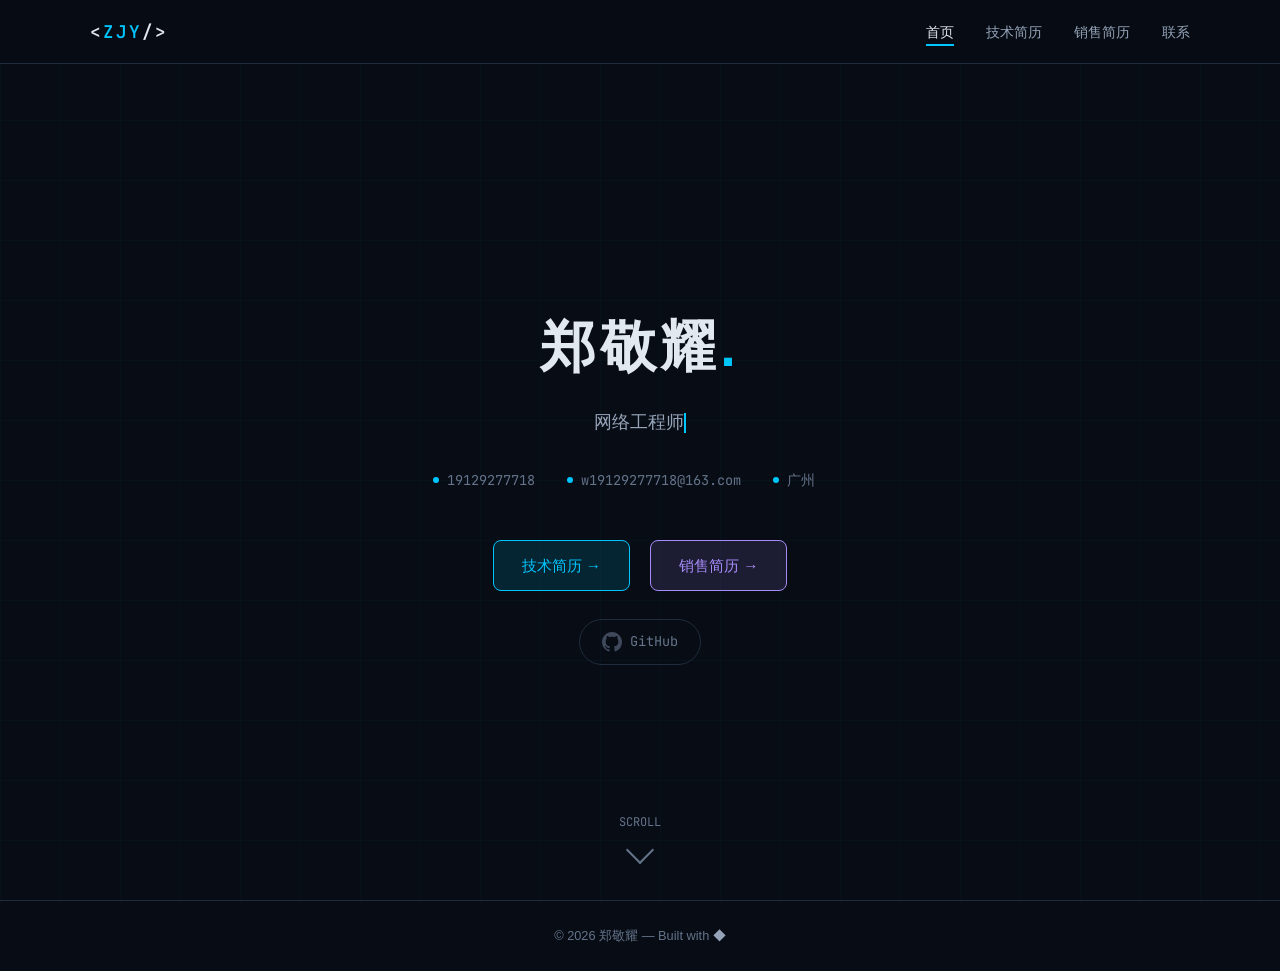
==== index.html @ b4996f06 "美化首页 GitHub 链接样式，改用 SVG 图标 + 胶囊按钮设计" ====
<!doctype html>
<html lang="zh-CN">
<head>
  <meta charset="utf-8">
  <meta name="viewport" content="width=device-width, initial-scale=1.0">
  <title>郑敬耀 — 个人主页</title>
  <link rel="stylesheet" href="/assets/css/style.css">
  <link rel="preload" href="https://fonts.googleapis.com/css2?family=JetBrains+Mono:wght@400;600;700&display=swap" as="style" onload="this.onload=null;this.rel='stylesheet'">
</head>
<body>
<nav class="nav">
  <div class="nav-inner">
    <a href="/" class="nav-brand">&lt;<span>ZJY</span>/&gt;</a>
    <button class="nav-toggle" aria-label="菜单"><span></span><span></span><span></span></button>
    <ul class="nav-links">
      <li><a href="/" class="active">首页</a></li>
      <li><a href="/tech.html">技术简历</a></li>
      <li><a href="/sales.html">销售简历</a></li>
      <li><a href="/contact.html">联系</a></li>
    </ul>
  </div>
</nav>

<main>
  <section class="hero">
    <h1 class="hero-name fade-up">郑敬耀<span class="dot">.</span></h1>
    <p class="hero-tagline fade-up">
      <span id="typewriter" data-words='["网络工程师","IT技术销售","Linux运维","Web前端开发"]'></span><span class="cursor"></span>
    </p>
    <div class="hero-info fade-up">
      <span class="hero-info-item"><span class="icon-dot"></span>19129277718</span>
      <span class="hero-info-item"><span class="icon-dot"></span>w19129277718@163.com</span>
      <span class="hero-info-item"><span class="icon-dot"></span>广州</span><cd></cd>
      
    </div>
    <div class="hero-actions fade-up">
      <a href="/tech.html" class="btn btn-tech">技术简历 →</a>
      <a href="/sales.html" class="btn btn-sales">销售简历 →</a>
    </div>
    <a href="https://github.com/z71271" target="_blank" class="github-link" rel="noopener">
      <svg width="20" height="20" viewBox="0 0 24 24" fill="currentColor"><path d="M12 0C5.37 0 0 5.37 0 12c0 5.31 3.435 9.795 8.205 11.385.6.105.825-.255.825-.57 0-.285-.015-1.23-.015-2.235-3.015.555-3.795-.735-4.035-1.41-.135-.345-.72-1.41-1.23-1.695-.42-.225-1.02-.78-.015-.795.945-.015 1.62.87 1.845 1.23 1.08 1.815 2.805 1.305 3.495.99.105-.78.42-1.305.765-1.605-2.67-.3-5.46-1.335-5.46-5.925 0-1.305.465-2.385 1.23-3.225-.12-.3-.54-1.53.12-3.18 0 0 1.005-.315 3.3 1.23.96-.27 1.98-.405 3-.405s2.04.135 3 .405c2.295-1.56 3.3-1.23 3.3-1.23.66 1.65.24 2.88.12 3.18.765.84 1.23 1.905 1.23 3.225 0 4.605-2.805 5.625-5.475 5.925.435.375.81 1.095.81 2.22 0 1.605-.015 2.895-.015 3.3 0 .315.225.69.825.57A12.02 12.02 0 0024 12c0-6.63-5.37-12-12-12z"/></svg>
      GitHub
    </a>
    <div class="hero-scroll">
      <span>SCROLL</span>
      <div class="hero-scroll-arrow"></div>
    </div>
  </section>
</main>

<footer class="footer">
  <div class="container">
    &copy; 2026 郑敬耀 &mdash; Built with <a href="/admin/login.html">◆</a>
  </div>
</footer>

<script src="/assets/js/main.js"></script>
</body>
</html>
---- assets/css/style.css ----
/* ============================================================
   极简暗色科技风 — 全局样式
   ============================================================ */

:root {
  --bg-primary: #080c14;
  --bg-secondary: #0f1520;
  --bg-card: #111827;
  --bg-card-hover: #1a2332;
  --border: #1e2d3d;
  --border-glow: #00c6ff33;
  --text-primary: #e2e8f0;
  --text-secondary: #94a3b8;
  --text-muted: #64748b;
  --accent-tech: #00c6ff;
  --accent-tech-dim: #00c6ff22;
  --accent-sales: #a78bfa;
  --accent-sales-dim: #a78bfa22;
  --radius: 8px;
  --radius-lg: 12px;
  --transition: 0.25s ease;
  --nav-height: 64px;
  --font-mono: 'JetBrains Mono', 'Fira Code', 'Courier New', monospace;
  --font-sans: -apple-system, 'PingFang SC', 'Microsoft YaHei', 'Noto Sans SC', sans-serif;
}

* { margin: 0; padding: 0; box-sizing: border-box; }

html {
  scroll-behavior: smooth;
  font-size: 16px;
}

body {
  background: var(--bg-primary);
  color: var(--text-primary);
  font-family: var(--font-sans);
  line-height: 1.7;
  min-height: 100vh;
  -webkit-font-smoothing: antialiased;
}

/* 网格背景 */
body::before {
  content: '';
  position: fixed;
  inset: 0;
  background-image:
    linear-gradient(rgba(0,198,255,0.03) 1px, transparent 1px),
    linear-gradient(90deg, rgba(0,198,255,0.03) 1px, transparent 1px);
  background-size: 60px 60px;
  pointer-events: none;
  z-index: 0;
}

/* ============================================================
   导航栏
   ============================================================ */

.nav {
  position: fixed;
  top: 0;
  left: 0;
  right: 0;
  z-index: 100;
  height: var(--nav-height);
  background: rgba(8,12,20,0.85);
  backdrop-filter: blur(12px);
  border-bottom: 1px solid var(--border);
  display: flex;
  align-items: center;
  padding: 0 24px;
}

.nav-inner {
  max-width: 1100px;
  width: 100%;
  margin: 0 auto;
  display: flex;
  align-items: center;
  justify-content: space-between;
}

.nav-brand {
  font-family: var(--font-mono);
  font-size: 1.1rem;
  font-weight: 600;
  color: var(--text-primary);
  text-decoration: none;
  letter-spacing: 2px;
}

.nav-brand span { color: var(--accent-tech); }

.nav-links {
  display: flex;
  gap: 32px;
  list-style: none;
}

.nav-links a {
  color: var(--text-secondary);
  text-decoration: none;
  font-size: 0.9rem;
  transition: color var(--transition);
  position: relative;
  padding: 4px 0;
}

.nav-links a::after {
  content: '';
  position: absolute;
  bottom: -2px;
  left: 0;
  width: 0;
  height: 2px;
  background: var(--accent-tech);
  transition: width var(--transition);
}

.nav-links a:hover,
.nav-links a.active { color: var(--text-primary); }

.nav-links a:hover::after,
.nav-links a.active::after { width: 100%; }

/* 销售页导航高亮色 */
body.sales-page .nav-links a::after { background: var(--accent-sales); }
body.sales-page .nav-links a:hover,
body.sales-page .nav-links a.active { color: var(--accent-sales); }

.nav-toggle {
  display: none;
  background: none;
  border: none;
  cursor: pointer;
  padding: 8px;
  flex-direction: column;
  gap: 5px;
}

.nav-toggle span {
  display: block;
  width: 24px;
  height: 2px;
  background: var(--text-primary);
  transition: var(--transition);
}

/* ============================================================
   容器 & 布局
   ============================================================ */

.container {
  max-width: 1100px;
  margin: 0 auto;
  padding: 0 24px;
}

.section {
  padding: 80px 0;
}

.section-header {
  margin-bottom: 48px;
}

.section-tag {
  font-family: var(--font-mono);
  font-size: 0.75rem;
  color: var(--accent-tech);
  text-transform: uppercase;
  letter-spacing: 3px;
  margin-bottom: 8px;
}

body.sales-page .section-tag { color: var(--accent-sales); }

.section-title {
  font-size: 2rem;
  font-weight: 700;
  color: var(--text-primary);
  margin-bottom: 8px;
}

.section-line {
  width: 60px;
  height: 3px;
  background: var(--accent-tech);
  border-radius: 2px;
}

body.sales-page .section-line { background: var(--accent-sales); }

/* ============================================================
   卡片
   ============================================================ */

.card {
  background: var(--bg-card);
  border: 1px solid var(--border);
  border-radius: var(--radius-lg);
  padding: 28px;
  transition: all var(--transition);
}

.card:hover {
  background: var(--bg-card-hover);
  border-color: var(--border-glow);
  box-shadow: 0 0 30px rgba(0,198,255,0.06);
  transform: translateY(-2px);
}

body.sales-page .card:hover {
  border-color: var(--accent-sales-dim);
  box-shadow: 0 0 30px rgba(167,139,250,0.06);
}

.card-grid { display: grid; gap: 20px; }
.card-grid-2 { grid-template-columns: repeat(2, 1fr); }
.card-grid-3 { grid-template-columns: repeat(3, 1fr); }
.card-grid-4 { grid-template-columns: repeat(4, 1fr); }

/* ============================================================
   按钮
   ============================================================ */

.btn {
  display: inline-flex;
  align-items: center;
  gap: 8px;
  padding: 12px 28px;
  border-radius: var(--radius);
  font-size: 0.95rem;
  font-weight: 500;
  text-decoration: none;
  cursor: pointer;
  border: 1px solid transparent;
  transition: all var(--transition);
  font-family: var(--font-sans);
}

.btn-tech {
  background: var(--accent-tech-dim);
  border-color: var(--accent-tech);
  color: var(--accent-tech);
}

.btn-tech:hover {
  background: var(--accent-tech);
  color: #080c14;
  box-shadow: 0 0 25px rgba(0,198,255,0.3);
}

.btn-sales {
  background: var(--accent-sales-dim);
  border-color: var(--accent-sales);
  color: var(--accent-sales);
}

.btn-sales:hover {
  background: var(--accent-sales);
  color: #080c14;
  box-shadow: 0 0 25px rgba(167,139,250,0.3);
}

.btn-submit {
  background: var(--accent-tech);
  color: #080c14;
  border: none;
  font-weight: 600;
}

.btn-submit:hover {
  box-shadow: 0 0 25px rgba(0,198,255,0.35);
  transform: translateY(-1px);
}

/* ============================================================
   时间线
   ============================================================ */

.timeline {
  position: relative;
  padding-left: 32px;
}

.timeline::before {
  content: '';
  position: absolute;
  left: 11px;
  top: 4px;
  bottom: 4px;
  width: 2px;
  background: var(--border);
}

.timeline-item {
  position: relative;
  margin-bottom: 32px;
}

.timeline-item::before {
  content: '';
  position: absolute;
  left: -25px;
  top: 6px;
  width: 10px;
  height: 10px;
  border-radius: 50%;
  background: var(--accent-tech);
  border: 2px solid var(--bg-primary);
  box-shadow: 0 0 8px rgba(0,198,255,0.4);
}

body.sales-page .timeline-item::before { background: var(--accent-sales); box-shadow: 0 0 8px rgba(167,139,250,0.4); }

.timeline-date {
  font-family: var(--font-mono);
  font-size: 0.8rem;
  color: var(--accent-tech);
  margin-bottom: 4px;
}

body.sales-page .timeline-date { color: var(--accent-sales); }

.timeline-title {
  font-size: 1.1rem;
  font-weight: 600;
  margin-bottom: 4px;
}

.timeline-subtitle {
  font-size: 0.9rem;
  color: var(--text-secondary);
  margin-bottom: 8px;
}

/* ============================================================
   技能条
   ============================================================ */

.skill-item {
  margin-bottom: 20px;
}

.skill-header {
  display: flex;
  justify-content: space-between;
  margin-bottom: 6px;
  font-size: 0.9rem;
}

.skill-name { font-weight: 500; }
.skill-pct { font-family: var(--font-mono); color: var(--accent-tech); }

.skill-bar {
  height: 6px;
  background: var(--border);
  border-radius: 3px;
  overflow: hidden;
}

.skill-fill {
  height: 100%;
  border-radius: 3px;
  background: linear-gradient(90deg, var(--accent-tech), #00e5ff);
  transition: width 1.2s ease;
  width: 0;
}

body.sales-page .skill-fill { background: linear-gradient(90deg, var(--accent-sales), #c4b5fd); }

.skill-detail {
  font-size: 0.82rem;
  color: var(--text-muted);
  margin-top: 4px;
}

/* ============================================================
   统计数字卡片
   ============================================================ */

.stat-card {
  text-align: center;
  padding: 24px 16px;
}

.stat-number {
  font-family: var(--font-mono);
  font-size: 2.2rem;
  font-weight: 700;
  color: var(--accent-tech);
  line-height: 1.2;
}

body.sales-page .stat-number { color: var(--accent-sales); }

.stat-label {
  font-size: 0.85rem;
  color: var(--text-secondary);
  margin-top: 6px;
}

/* ============================================================
   图标列表
   ============================================================ */

.icon-list {
  list-style: none;
}

.icon-list li {
  position: relative;
  padding-left: 24px;
  margin-bottom: 10px;
  color: var(--text-secondary);
  font-size: 0.92rem;
}

.icon-list li::before {
  content: '▸';
  position: absolute;
  left: 0;
  color: var(--accent-tech);
  font-size: 0.7rem;
  top: 2px;
}

body.sales-page .icon-list li::before { color: var(--accent-sales); }

/* ============================================================
   联系页专用
   ============================================================ */

.contact-card {
  display: flex;
  align-items: flex-start;
  gap: 16px;
  padding: 24px;
}

.contact-icon {
  width: 44px;
  height: 44px;
  border-radius: var(--radius);
  background: var(--accent-tech-dim);
  border: 1px solid rgba(0,198,255,0.2);
  display: flex;
  align-items: center;
  justify-content: center;
  flex-shrink: 0;
  font-size: 1.2rem;
}

.contact-label {
  font-size: 0.8rem;
  color: var(--text-muted);
  margin-bottom: 2px;
}

.contact-value {
  font-size: 1.05rem;
  color: var(--text-primary);
  font-weight: 500;
}

.contact-value a {
  color: var(--accent-tech);
  text-decoration: none;
}

/* 表单 */
.form-group {
  margin-bottom: 20px;
}

.form-label {
  display: block;
  font-size: 0.85rem;
  color: var(--text-secondary);
  margin-bottom: 6px;
}

.form-input,
.form-textarea {
  width: 100%;
  padding: 12px 16px;
  background: var(--bg-secondary);
  border: 1px solid var(--border);
  border-radius: var(--radius);
  color: var(--text-primary);
  font-family: var(--font-sans);
  font-size: 0.95rem;
  transition: border-color var(--transition);
  resize: vertical;
}

.form-input:focus,
.form-textarea:focus {
  outline: none;
  border-color: var(--accent-tech);
  box-shadow: 0 0 12px rgba(0,198,255,0.1);
}

.form-textarea { min-height: 120px; }

/* ============================================================
   首页特有
   ============================================================ */

.hero {
  display: flex;
  flex-direction: column;
  align-items: center;
  justify-content: center;
  min-height: 100vh;
  text-align: center;
  padding-top: var(--nav-height);
}

.hero-name {
  font-size: 3.5rem;
  font-weight: 800;
  letter-spacing: 4px;
  margin-bottom: 12px;
}

.hero-name .dot {
  color: var(--accent-tech);
}

.hero-tagline {
  font-family: var(--font-mono);
  font-size: 1.1rem;
  color: var(--text-secondary);
  min-height: 1.5em;
  margin-bottom: 32px;
}

.hero-tagline .cursor {
  display: inline-block;
  width: 2px;
  height: 1.1em;
  background: var(--accent-tech);
  vertical-align: text-bottom;
  animation: blink 1s step-end infinite;
}

@keyframes blink {
  0%, 100% { opacity: 1; }
  50% { opacity: 0; }
}

.hero-info {
  display: flex;
  gap: 32px;
  margin-bottom: 48px;
  flex-wrap: wrap;
  justify-content: center;
}

.hero-info-item {
  font-family: var(--font-mono);
  font-size: 0.85rem;
  color: var(--text-muted);
  display: flex;
  align-items: center;
  gap: 8px;
}

.hero-info-item .icon-dot {
  width: 6px;
  height: 6px;
  border-radius: 50%;
  background: var(--accent-tech);
}

.hero-actions {
  display: flex;
  gap: 20px;
  flex-wrap: wrap;
  justify-content: center;
}

/* GitHub 链接 */
.github-link {
  display: inline-flex;
  align-items: center;
  gap: 8px;
  margin-top: 28px;
  padding: 10px 22px;
  border: 1px solid var(--border);
  border-radius: 24px;
  color: var(--text-muted);
  font-family: var(--font-mono);
  font-size: 0.85rem;
  text-decoration: none;
  transition: all var(--transition);
}

.github-link:hover {
  color: #f0f6fc;
  border-color: #30363d;
  background: rgba(48,54,61,0.3);
  box-shadow: 0 0 20px rgba(255,255,255,0.05);
  transform: translateY(-1px);
}

.github-link svg {
  transition: fill var(--transition);
  opacity: 0.6;
}

.github-link:hover svg {
  opacity: 1;
}

.hero-scroll {
  position: absolute;
  bottom: 40px;
  left: 50%;
  transform: translateX(-50%);
  display: flex;
  flex-direction: column;
  align-items: center;
  gap: 8px;
  color: var(--text-muted);
  font-size: 0.75rem;
  font-family: var(--font-mono);
  animation: float 2.5s ease-in-out infinite;
}

.hero-scroll-arrow {
  width: 20px;
  height: 20px;
  border-right: 2px solid var(--text-muted);
  border-bottom: 2px solid var(--text-muted);
  transform: rotate(45deg);
}

@keyframes float {
  0%, 100% { transform: translateX(-50%) translateY(0); }
  50% { transform: translateX(-50%) translateY(-8px); }
}

/* ============================================================
   页脚
   ============================================================ */

.footer {
  border-top: 1px solid var(--border);
  padding: 24px 0;
  text-align: center;
  font-size: 0.8rem;
  color: var(--text-muted);
}

.footer a {
  color: var(--text-secondary);
  text-decoration: none;
}

/* ============================================================
   动画
   ============================================================ */

.fade-up {
  opacity: 0;
  transform: translateY(30px);
  transition: opacity 0.6s ease, transform 0.6s ease;
}

.fade-up.visible {
  opacity: 1;
  transform: translateY(0);
}

/* ============================================================
   管理员页面
   ============================================================ */

.admin-body {
  display: flex;
  align-items: center;
  justify-content: center;
  min-height: 100vh;
}

.login-box {
  width: 100%;
  max-width: 400px;
  padding: 40px;
}

.login-box h2 {
  text-align: center;
  margin-bottom: 32px;
  font-size: 1.5rem;
}

.login-error {
  color: #f87171;
  font-size: 0.85rem;
  text-align: center;
  margin-top: 12px;
  display: none;
}

.dashboard-wrap {
  padding-top: calc(var(--nav-height) + 32px);
}

.dashboard-header {
  display: flex;
  justify-content: space-between;
  align-items: center;
  margin-bottom: 32px;
}

.dashboard-tabs {
  display: flex;
  gap: 8px;
  margin-bottom: 28px;
  flex-wrap: wrap;
}

.dashboard-tab {
  padding: 8px 20px;
  border-radius: var(--radius);
  font-size: 0.85rem;
  cursor: pointer;
  border: 1px solid var(--border);
  background: transparent;
  color: var(--text-secondary);
  transition: all var(--transition);
  font-family: var(--font-sans);
}

.dashboard-tab.active,
.dashboard-tab:hover {
  border-color: var(--accent-tech);
  color: var(--accent-tech);
  background: var(--accent-tech-dim);
}

.dashboard-content {
  background: var(--bg-card);
  border: 1px solid var(--border);
  border-radius: var(--radius-lg);
  padding: 28px;
}

.admin-field {
  margin-bottom: 18px;
}

.admin-field label {
  display: block;
  font-size: 0.82rem;
  color: var(--text-secondary);
  margin-bottom: 4px;
  font-weight: 500;
}

.admin-field input,
.admin-field textarea {
  width: 100%;
  padding: 10px 14px;
  background: var(--bg-secondary);
  border: 1px solid var(--border);
  border-radius: var(--radius);
  color: var(--text-primary);
  font-family: var(--font-sans);
  font-size: 0.92rem;
  resize: vertical;
}

.admin-field textarea { min-height: 80px; }

.admin-field input:focus,
.admin-field textarea:focus {
  outline: none;
  border-color: var(--accent-tech);
}

.toast {
  position: fixed;
  bottom: 32px;
  right: 32px;
  background: #059669;
  color: #fff;
  padding: 12px 24px;
  border-radius: var(--radius);
  font-size: 0.9rem;
  opacity: 0;
  transform: translateY(10px);
  transition: all 0.3s ease;
  pointer-events: none;
  z-index: 200;
}

.toast.show { opacity: 1; transform: translateY(0); }
.toast.error { background: #dc2626; }

/* ============================================================
   个人照片
   ============================================================ */

.summary-wrapper {
  display: flex;
  gap: 28px;
  align-items: flex-start;
}

.profile-photo {
  width: 140px;
  height: 140px;
  border-radius: 50%;
  object-fit: cover;
  border: 2px solid var(--border);
  box-shadow: 0 0 20px rgba(0,198,255,0.15);
  flex-shrink: 0;
}

body.sales-page .profile-photo {
  box-shadow: 0 0 20px rgba(167,139,250,0.15);
  border-color: var(--accent-sales-dim);
}

@media (max-width: 768px) {
  .summary-wrapper {
    flex-direction: column;
    align-items: center;
    text-align: center;
  }
  .profile-photo {
    width: 110px;
    height: 110px;
  }
}

/* ============================================================
   响应式
   ============================================================ */

@media (max-width: 768px) {
  html { font-size: 15px; }

  .nav-links {
    display: none;
    position: fixed;
    top: var(--nav-height);
    left: 0;
    right: 0;
    background: rgba(8,12,20,0.95);
    backdrop-filter: blur(12px);
    border-bottom: 1px solid var(--border);
    flex-direction: column;
    padding: 20px 24px;
    gap: 16px;
  }

  .nav-links.open { display: flex; }

  .nav-toggle { display: flex; }

  .hero-name { font-size: 2.4rem; }

  .card-grid-2,
  .card-grid-3,
  .card-grid-4 { grid-template-columns: 1fr; }

  .hero-info { gap: 16px; }

  .hero-actions { flex-direction: column; align-items: center; }

  .section { padding: 48px 0; }

  .timeline { padding-left: 24px; }

  .dashboard-tabs { flex-direction: column; }

  .dashboard-tab { text-align: center; }

  .contact-card { flex-direction: column; align-items: flex-start; }
}
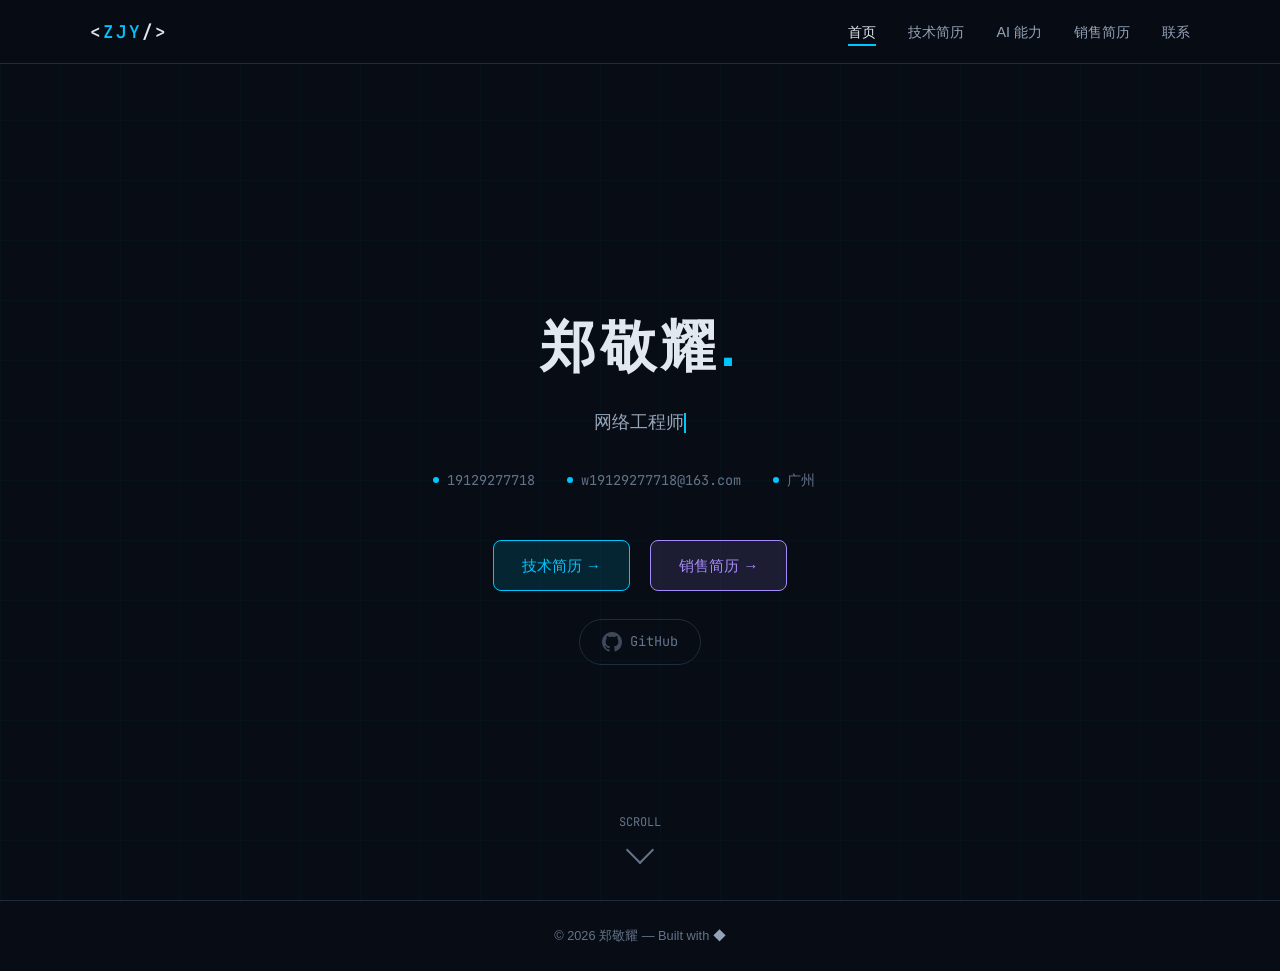
==== commit b52bd85d: "新增AI能力页面、更新全站导航栏、首页加入AI标签 - 新建 ai.html（AI 能力展示页，沿用 terminal/暗色风格） - 新建 assets/data/ai.json（工具链、架构、技能" ====
--- a/index.html
+++ b/index.html
@@ -15,6 +15,7 @@
     <ul class="nav-links">
       <li><a href="/" class="active">首页</a></li>
       <li><a href="/tech.html">技术简历</a></li>
+      <li><a href="/ai.html">AI 能力</a></li>
       <li><a href="/sales.html">销售简历</a></li>
       <li><a href="/contact.html">联系</a></li>
     </ul>
@@ -25,7 +26,7 @@
   <section class="hero">
     <h1 class="hero-name fade-up">郑敬耀<span class="dot">.</span></h1>
     <p class="hero-tagline fade-up">
-      <span id="typewriter" data-words='["网络工程师","IT技术销售","Linux运维","Web前端开发"]'></span><span class="cursor"></span>
+      <span id="typewriter" data-words='["网络工程师","IT技术销售","Linux运维","Web前端开发","AI应用开发","本地AI部署"]'></span><span class="cursor"></span>
     </p>
     <div class="hero-info fade-up">
       <span class="hero-info-item"><span class="icon-dot"></span>19129277718</span>
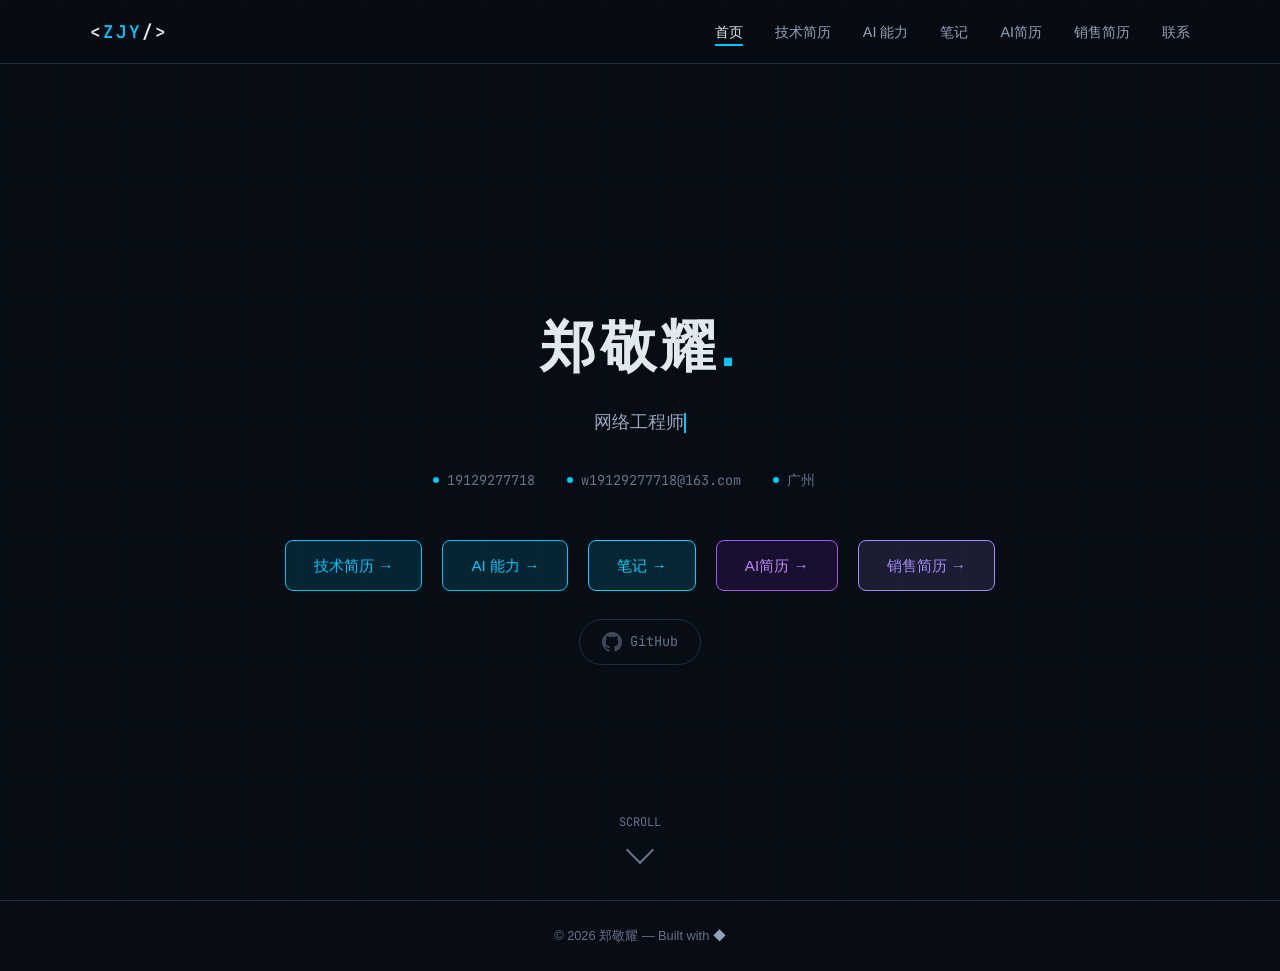
==== commit 862fb054: "新增笔记系统、AI简历页、全站导航更新 【新增】 - notes.html：笔记展示页面（列表 + 单篇Markdown渲染，?post=参数切换） - notes/dockerfile-guide." ====
--- a/index.html
+++ b/index.html
@@ -16,6 +16,8 @@
       <li><a href="/" class="active">首页</a></li>
       <li><a href="/tech.html">技术简历</a></li>
       <li><a href="/ai.html">AI 能力</a></li>
+      <li><a href="/notes.html">笔记</a></li>
+      <li><a href="/ai-resume.html">AI简历</a></li>
       <li><a href="/sales.html">销售简历</a></li>
       <li><a href="/contact.html">联系</a></li>
     </ul>
@@ -36,6 +38,9 @@
     </div>
     <div class="hero-actions fade-up">
       <a href="/tech.html" class="btn btn-tech">技术简历 →</a>
+      <a href="/ai.html" class="btn btn-ai">AI 能力 →</a>
+      <a href="/notes.html" class="btn btn-notes">笔记 →</a>
+      <a href="/ai-resume.html" class="btn btn-ai-resume">AI简历 →</a>
       <a href="/sales.html" class="btn btn-sales">销售简历 →</a>
     </div>
     <a href="https://github.com/z71271" target="_blank" class="github-link" rel="noopener">
--- a/assets/css/style.css
+++ b/assets/css/style.css
@@ -16,6 +16,8 @@
   --accent-tech-dim: #00c6ff22;
   --accent-sales: #a78bfa;
   --accent-sales-dim: #a78bfa22;
+  --accent-notes: #00d4ff;
+  --accent-notes-dim: #00d4ff22;
   --radius: 8px;
   --radius-lg: 12px;
   --transition: 0.25s ease;
@@ -262,6 +264,42 @@
   background: var(--accent-sales);
   color: #080c14;
   box-shadow: 0 0 25px rgba(167,139,250,0.3);
+}
+
+.btn-notes {
+  background: var(--accent-notes-dim);
+  border-color: var(--accent-notes);
+  color: var(--accent-notes);
+}
+
+.btn-notes:hover {
+  background: var(--accent-notes);
+  color: #080c14;
+  box-shadow: 0 0 25px rgba(0,212,255,0.3);
+}
+
+.btn-ai {
+  background: var(--accent-tech-dim);
+  border-color: var(--accent-tech);
+  color: var(--accent-tech);
+}
+
+.btn-ai:hover {
+  background: var(--accent-tech);
+  color: #080c14;
+  box-shadow: 0 0 25px rgba(0,198,255,0.3);
+}
+
+.btn-ai-resume {
+  background: rgba(147, 51, 234, 0.13);
+  border-color: #a855f7;
+  color: #c084fc;
+}
+
+.btn-ai-resume:hover {
+  background: #a855f7;
+  color: #fff;
+  box-shadow: 0 0 25px rgba(168,85,247,0.35);
 }
 
 .btn-submit {
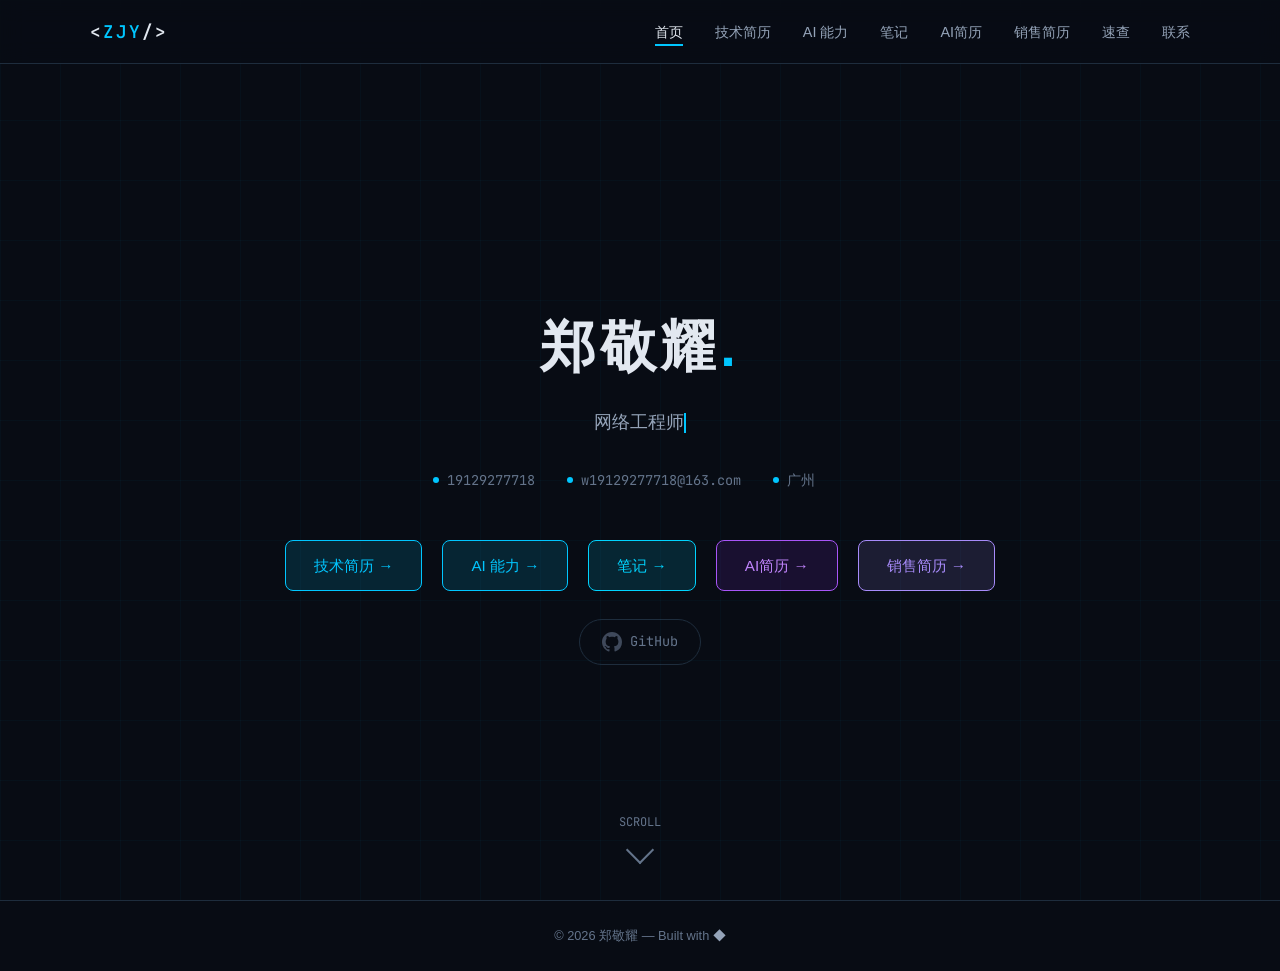
==== commit f9e8bbce: "第4周收尾：安全笔记+网站全面检查+导航栏统一+内容完善 - 新增 notes/server-security.md（UFW/fail2ban/SSH安全笔记） - 新增 notes/comfyui-" ====
--- a/index.html
+++ b/index.html
@@ -19,6 +19,7 @@
       <li><a href="/notes.html">笔记</a></li>
       <li><a href="/ai-resume.html">AI简历</a></li>
       <li><a href="/sales.html">销售简历</a></li>
+        <li><a href="/linux-cheatsheet.html">速查</a></li>
       <li><a href="/contact.html">联系</a></li>
     </ul>
   </div>
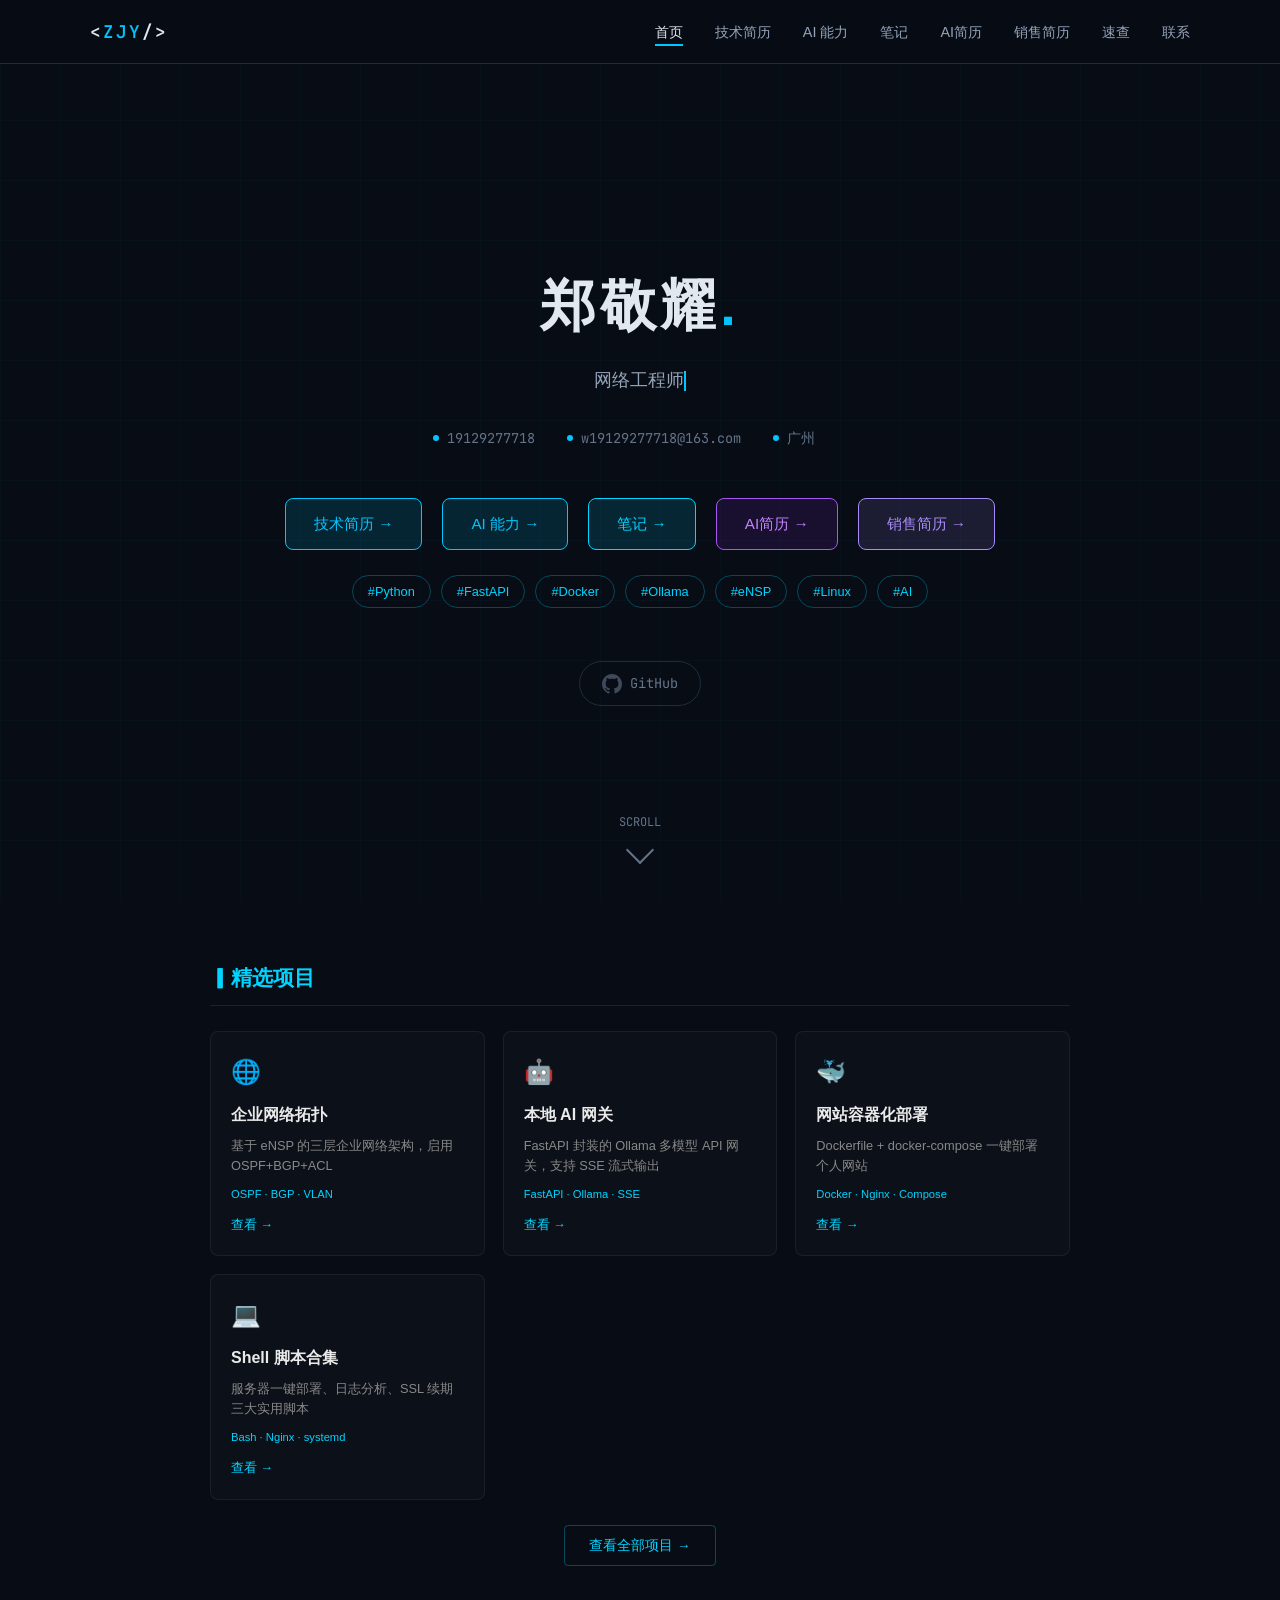
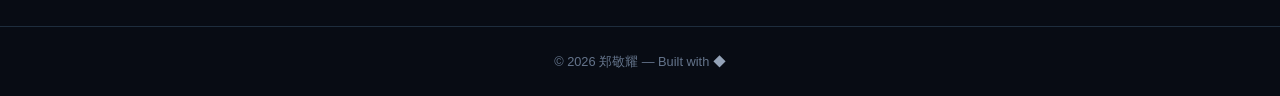
==== commit fb32b4d9: "首页升级：typewriter加入AI标签 + 新增项目速览区块" ====
--- a/index.html
+++ b/index.html
@@ -29,7 +29,7 @@
   <section class="hero">
     <h1 class="hero-name fade-up">郑敬耀<span class="dot">.</span></h1>
     <p class="hero-tagline fade-up">
-      <span id="typewriter" data-words='["网络工程师","IT技术销售","Linux运维","Web前端开发","AI应用开发","本地AI部署"]'></span><span class="cursor"></span>
+      <span id="typewriter" data-words='["网络工程师","IT技术销售","Linux运维","Web前端开发","AI应用开发","本地AI部署","工具链搭建者"]'></span><span class="cursor"></span>
     </p>
     <div class="hero-info fade-up">
       <span class="hero-info-item"><span class="icon-dot"></span>19129277718</span>
@@ -44,6 +44,15 @@
       <a href="/ai-resume.html" class="btn btn-ai-resume">AI简历 →</a>
       <a href="/sales.html" class="btn btn-sales">销售简历 →</a>
     </div>
+    <div class="tech-tags fade-up">
+      <span class="tag">#Python</span>
+      <span class="tag">#FastAPI</span>
+      <span class="tag">#Docker</span>
+      <span class="tag">#Ollama</span>
+      <span class="tag">#eNSP</span>
+      <span class="tag">#Linux</span>
+      <span class="tag">#AI</span>
+    </div>
     <a href="https://github.com/z71271" target="_blank" class="github-link" rel="noopener">
       <svg width="20" height="20" viewBox="0 0 24 24" fill="currentColor"><path d="M12 0C5.37 0 0 5.37 0 12c0 5.31 3.435 9.795 8.205 11.385.6.105.825-.255.825-.57 0-.285-.015-1.23-.015-2.235-3.015.555-3.795-.735-4.035-1.41-.135-.345-.72-1.41-1.23-1.695-.42-.225-1.02-.78-.015-.795.945-.015 1.62.87 1.845 1.23 1.08 1.815 2.805 1.305 3.495.99.105-.78.42-1.305.765-1.605-2.67-.3-5.46-1.335-5.46-5.925 0-1.305.465-2.385 1.23-3.225-.12-.3-.54-1.53.12-3.18 0 0 1.005-.315 3.3 1.23.96-.27 1.98-.405 3-.405s2.04.135 3 .405c2.295-1.56 3.3-1.23 3.3-1.23.66 1.65.24 2.88.12 3.18.765.84 1.23 1.905 1.23 3.225 0 4.605-2.805 5.625-5.475 5.925.435.375.81 1.095.81 2.22 0 1.605-.015 2.895-.015 3.3 0 .315.225.69.825.57A12.02 12.02 0 0024 12c0-6.63-5.37-12-12-12z"/></svg>
       GitHub
@@ -51,6 +60,43 @@
     <div class="hero-scroll">
       <span>SCROLL</span>
       <div class="hero-scroll-arrow"></div>
+    </div>
+  </section>
+
+  <section class="featured-projects">
+    <h2 class="section-title-hp">▎精选项目</h2>
+    <div class="project-grid">
+      <div class="project-card-mini">
+        <div class="card-icon">🌐</div>
+        <h3>企业网络拓扑</h3>
+        <p>基于 eNSP 的三层企业网络架构，启用 OSPF+BGP+ACL</p>
+        <span class="card-tech">OSPF · BGP · VLAN</span>
+        <a href="https://github.com/z71271/enterprise-network-lab" target="_blank" class="card-link" rel="noopener">查看 →</a>
+      </div>
+      <div class="project-card-mini">
+        <div class="card-icon">🤖</div>
+        <h3>本地 AI 网关</h3>
+        <p>FastAPI 封装的 Ollama 多模型 API 网关，支持 SSE 流式输出</p>
+        <span class="card-tech">FastAPI · Ollama · SSE</span>
+        <a href="https://github.com/z71271/ai-gateway" target="_blank" class="card-link" rel="noopener">查看 →</a>
+      </div>
+      <div class="project-card-mini">
+        <div class="card-icon">🐳</div>
+        <h3>网站容器化部署</h3>
+        <p>Dockerfile + docker-compose 一键部署个人网站</p>
+        <span class="card-tech">Docker · Nginx · Compose</span>
+        <a href="https://github.com/z71271/z71271" target="_blank" class="card-link" rel="noopener">查看 →</a>
+      </div>
+      <div class="project-card-mini">
+        <div class="card-icon">💻</div>
+        <h3>Shell 脚本合集</h3>
+        <p>服务器一键部署、日志分析、SSL 续期三大实用脚本</p>
+        <span class="card-tech">Bash · Nginx · systemd</span>
+        <a href="https://github.com/z71271/shell-scripts" target="_blank" class="card-link" rel="noopener">查看 →</a>
+      </div>
+    </div>
+    <div class="view-all">
+      <a href="/projects.html" class="btn-more">查看全部项目 →</a>
     </div>
   </section>
 </main>
--- a/assets/css/style.css
+++ b/assets/css/style.css
@@ -621,6 +621,30 @@
   justify-content: center;
 }
 
+/* 技术标签云 */
+.tech-tags {
+  display: flex;
+  flex-wrap: wrap;
+  justify-content: center;
+  gap: 10px;
+  margin: 25px 0;
+}
+
+.tag {
+  padding: 5px 15px;
+  border: 1px solid rgba(0, 212, 255, 0.3);
+  border-radius: 20px;
+  color: #00d4ff;
+  font-size: 0.8em;
+  transition: all 0.3s;
+}
+
+.tag:hover {
+  background: rgba(0, 212, 255, 0.1);
+  border-color: #00d4ff;
+  transform: translateY(-2px);
+}
+
 /* GitHub 链接 */
 .github-link {
   display: inline-flex;
@@ -683,6 +707,103 @@
 }
 
 /* ============================================================
+   首页精选项目
+   ============================================================ */
+
+.featured-projects {
+  margin: 60px auto;
+  max-width: 900px;
+  padding: 0 20px;
+}
+
+.section-title-hp {
+  color: #00d4ff;
+  font-size: 1.3em;
+  margin-bottom: 25px;
+  border-bottom: 1px solid rgba(0, 212, 255, 0.15);
+  padding-bottom: 10px;
+}
+
+.project-grid {
+  display: grid;
+  grid-template-columns: repeat(auto-fill, minmax(220px, 1fr));
+  gap: 18px;
+}
+
+.project-card-mini {
+  padding: 20px;
+  border: 1px solid rgba(255, 255, 255, 0.06);
+  border-radius: 8px;
+  background: rgba(255, 255, 255, 0.02);
+  transition: all 0.3s;
+  display: flex;
+  flex-direction: column;
+}
+
+.project-card-mini:hover {
+  border-color: rgba(0, 212, 255, 0.25);
+  transform: translateY(-4px);
+}
+
+.card-icon { font-size: 1.5em; margin-bottom: 8px; }
+
+.project-card-mini h3 {
+  color: #eaeaea;
+  font-size: 1em;
+  margin-bottom: 8px;
+}
+
+.project-card-mini p {
+  color: #888;
+  font-size: 0.8em;
+  line-height: 1.5;
+  margin-bottom: 10px;
+  flex: 1;
+}
+
+.card-tech {
+  color: #00d4ff;
+  font-size: 0.7em;
+  display: block;
+  margin-bottom: 10px;
+}
+
+.card-link {
+  color: #00d4ff;
+  font-size: 0.8em;
+  text-decoration: none;
+  font-weight: 500;
+}
+
+.card-link:hover { text-decoration: underline; }
+
+.view-all {
+  text-align: center;
+  margin-top: 25px;
+}
+
+.btn-more {
+  display: inline-block;
+  padding: 8px 24px;
+  border: 1px solid rgba(0, 212, 255, 0.3);
+  border-radius: 4px;
+  color: #00d4ff;
+  text-decoration: none;
+  font-size: 0.85em;
+  transition: all 0.3s;
+}
+
+.btn-more:hover {
+  background: rgba(0, 212, 255, 0.1);
+}
+
+@media (max-width: 600px) {
+  .project-grid {
+    grid-template-columns: 1fr;
+  }
+}
+
+/* ============================================================
    页脚
    ============================================================ */
 
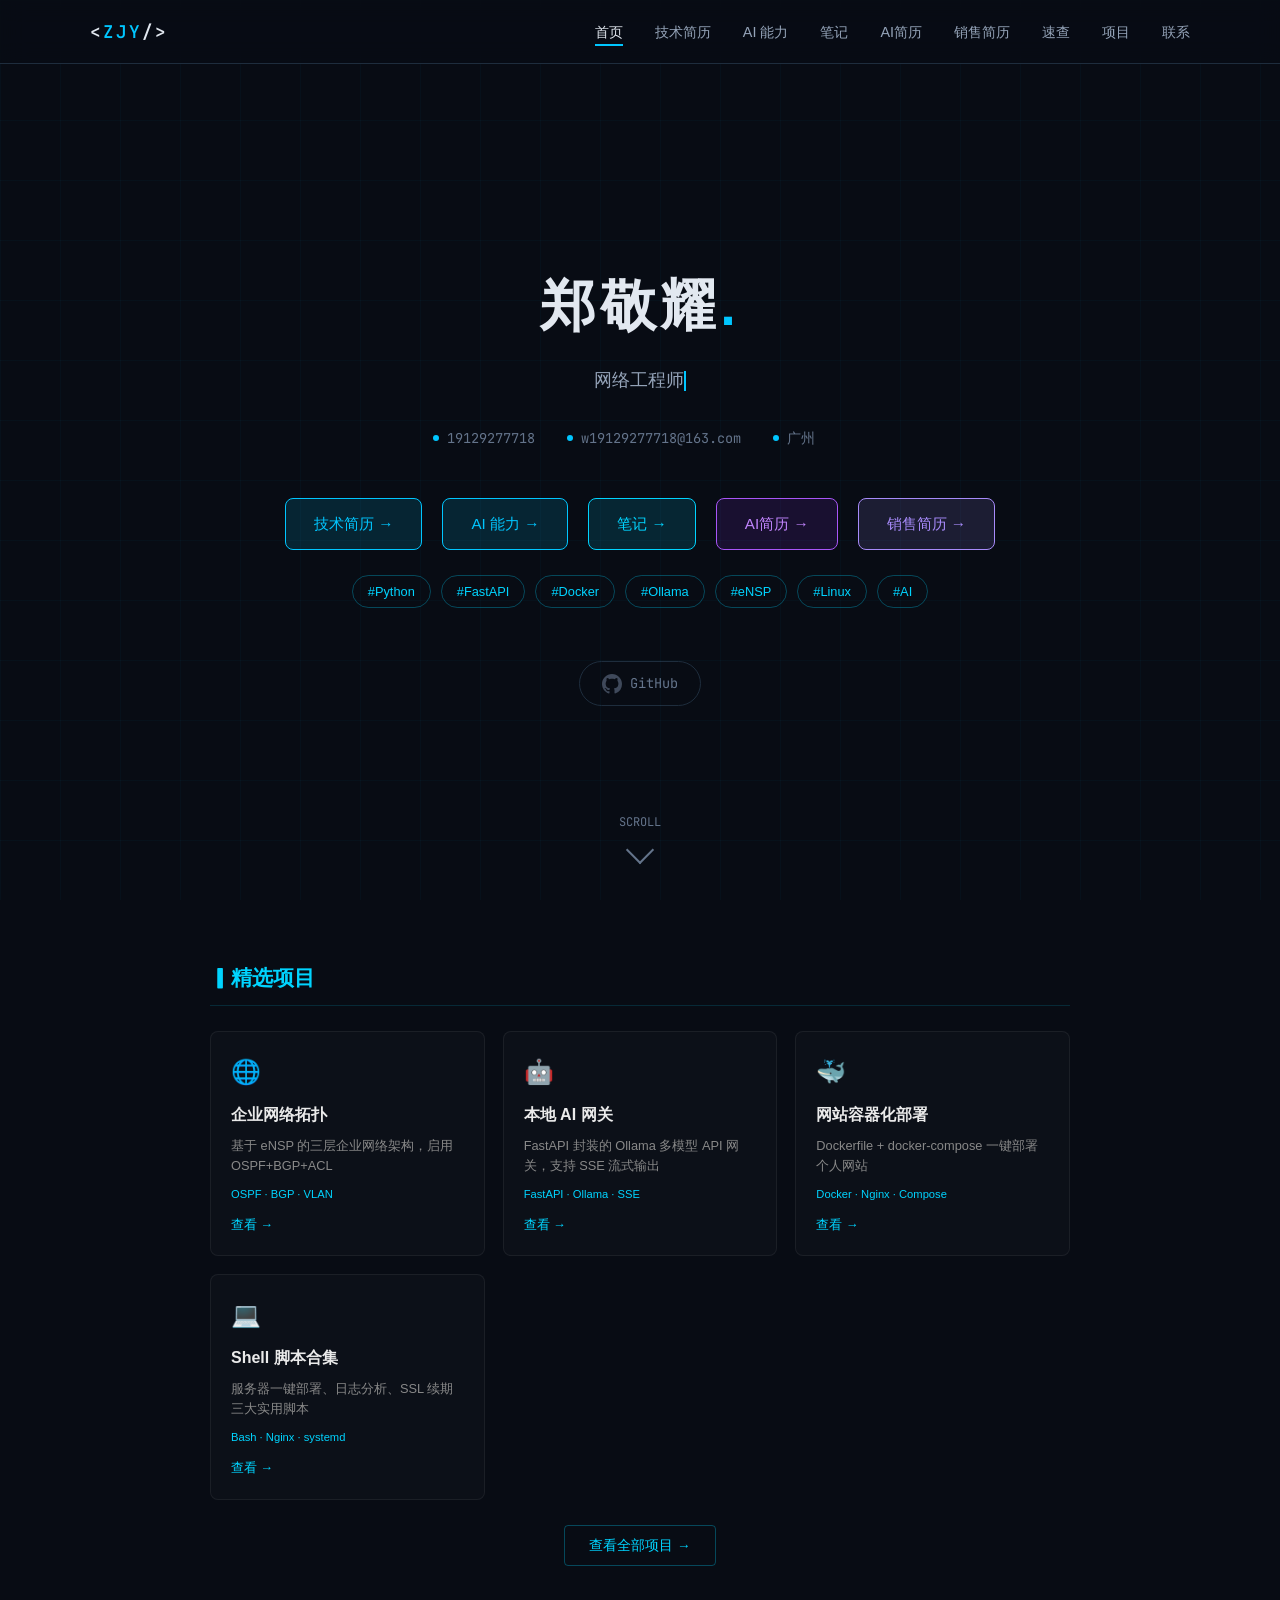
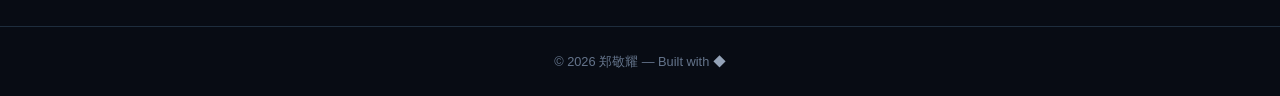
==== commit 38594a24: "修复：tech.html项目渲染兼容highlights字段 + hero-scroll手机端隐藏 + 全站导航栏统一加入"项目"链接" ====
--- a/index.html
+++ b/index.html
@@ -20,6 +20,7 @@
       <li><a href="/ai-resume.html">AI简历</a></li>
       <li><a href="/sales.html">销售简历</a></li>
         <li><a href="/linux-cheatsheet.html">速查</a></li>
+      <li><a href="/projects.html">项目</a></li>
       <li><a href="/contact.html">联系</a></li>
     </ul>
   </div>
--- a/assets/css/style.css
+++ b/assets/css/style.css
@@ -1017,14 +1017,24 @@
     border-bottom: 1px solid var(--border);
     flex-direction: column;
     padding: 20px 24px;
-    gap: 16px;
+    gap: 6px;
   }
 
   .nav-links.open { display: flex; }
 
+  .nav-links li a {
+    display: block;
+    padding: 12px 16px;
+    font-size: 0.95em;
+    min-height: 44px;
+    line-height: 1.4;
+  }
+
   .nav-toggle { display: flex; }
 
   .hero-name { font-size: 2.4rem; }
+
+  .hero-scroll { display: none; }
 
   .card-grid-2,
   .card-grid-3,
@@ -1043,4 +1053,75 @@
   .dashboard-tab { text-align: center; }
 
   .contact-card { flex-direction: column; align-items: flex-start; }
-}
+
+  /* 表格在手机上允许横向滚动 */
+  .cmd-table {
+    font-size: 0.7em;
+  }
+  .cmd-table td,
+  .cmd-table th {
+    padding: 5px 8px;
+  }
+  .cmd-table code {
+    font-size: 0.85em;
+  }
+
+  /* 通用表格溢出包裹 */
+  .table-wrap {
+    overflow-x: auto;
+    -webkit-overflow-scrolling: touch;
+    margin: 0 -10px;
+    padding: 0 10px;
+  }
+
+  /* 代码块手机端适配 */
+  pre {
+    font-size: 0.75em !important;
+    padding: 12px !important;
+  }
+
+  code {
+    font-size: 0.8em;
+  }
+}
+
+/* 超小屏手机 (iPhone SE 等 375px) */
+@media (max-width: 480px) {
+  html { font-size: 14px; }
+
+  .hero { min-height: auto; padding: 40px 0 60px; }
+
+  .hero-name { font-size: 2rem; }
+
+  .nav-links {
+    padding: 14px 16px;
+    gap: 2px;
+  }
+
+  .nav-links li a {
+    padding: 10px 14px;
+    font-size: 0.9em;
+  }
+
+  .hero-info {
+    flex-direction: column;
+    gap: 10px;
+  }
+
+  .hero-actions .btn {
+    width: 100%;
+    justify-content: center;
+  }
+
+  .section-title { font-size: 1.5rem; }
+
+  .container { padding: 0 16px; }
+
+  .cmd-table {
+    font-size: 0.65em;
+  }
+  .cmd-table td,
+  .cmd-table th {
+    padding: 4px 6px;
+  }
+}
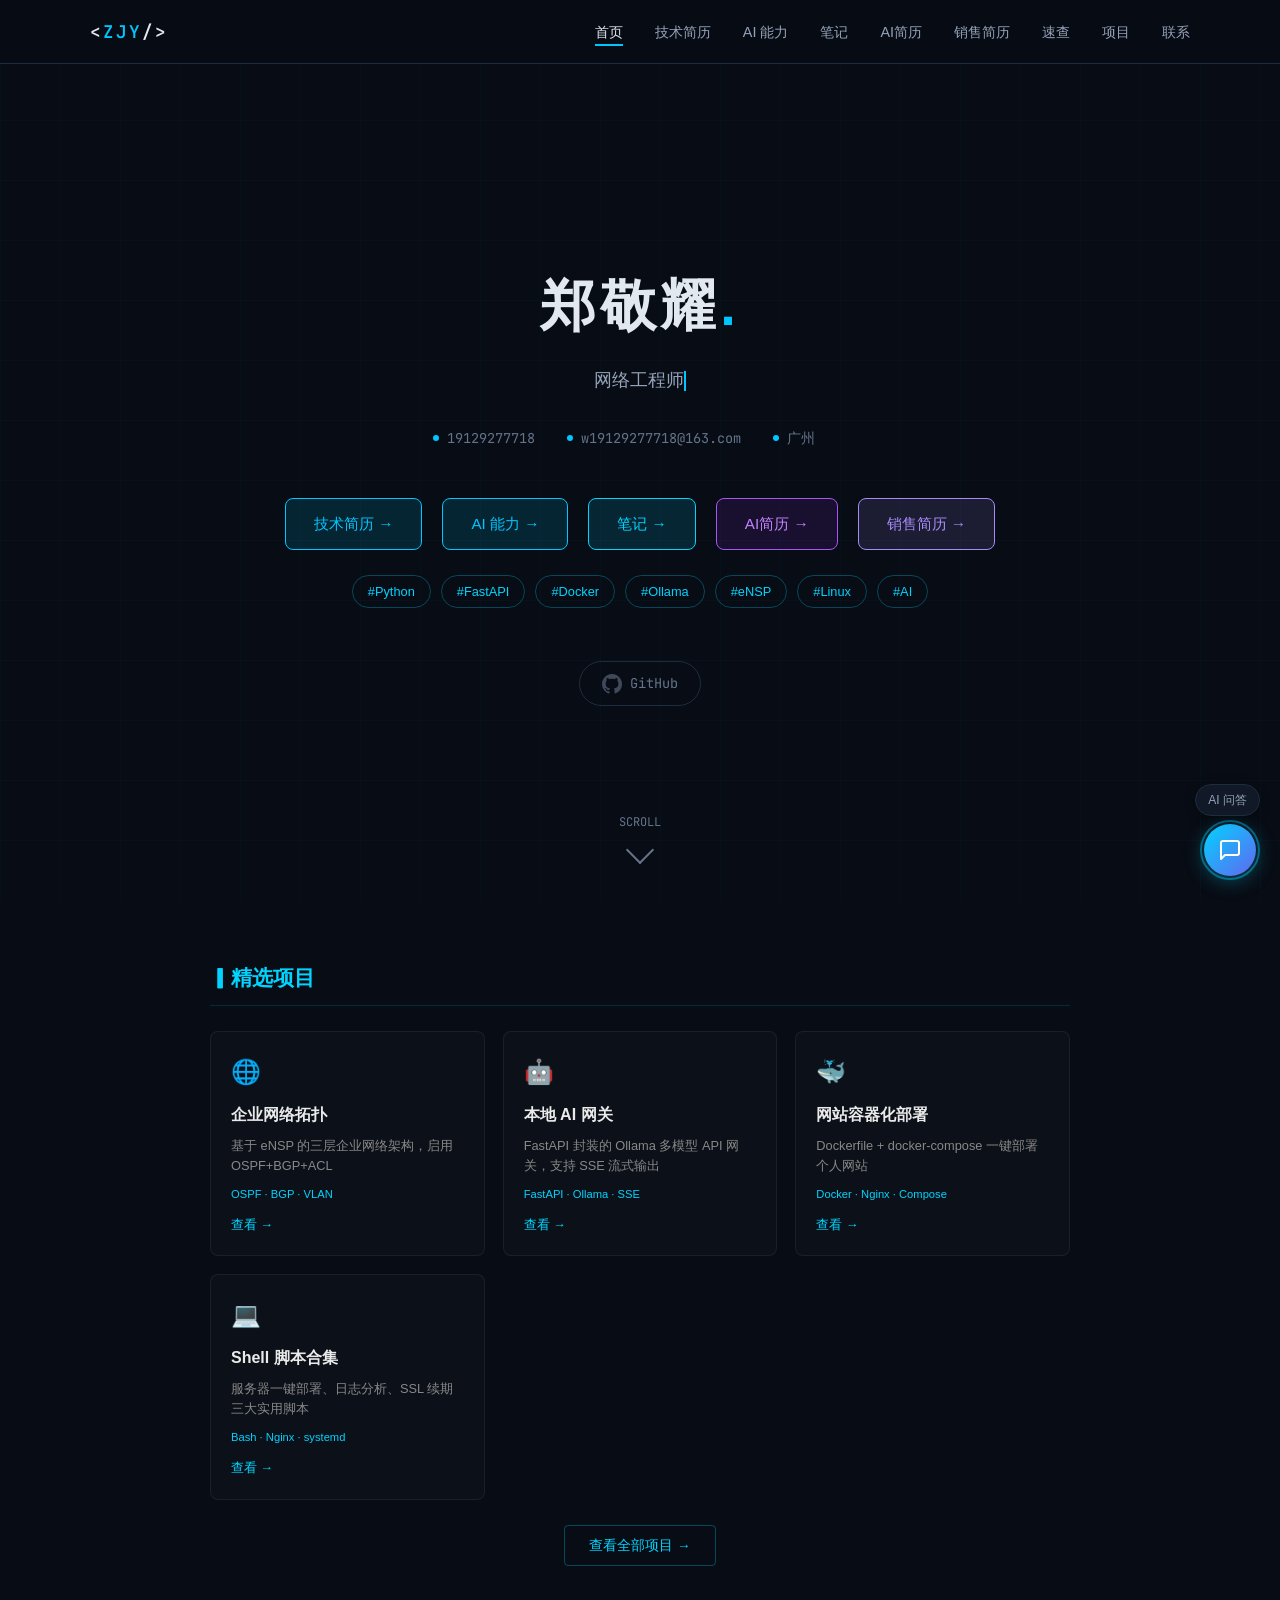
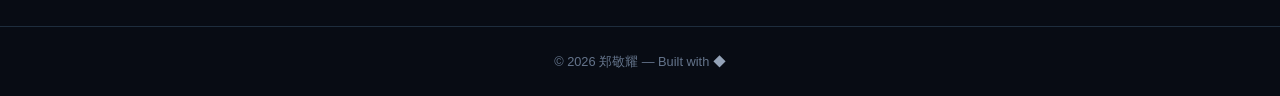
==== commit 337179a7: "新增：AI 智能体聊天组件 — 首页右下角浮动气泡 + FastAPI/DeepSeek SSE 流式后端" ====
--- a/index.html
+++ b/index.html
@@ -109,5 +109,6 @@
 </footer>
 
 <script src="/assets/js/main.js"></script>
+<script src="/assets/js/chat.js"></script>
 </body>
 </html>
--- a/assets/css/style.css
+++ b/assets/css/style.css
@@ -1125,3 +1125,361 @@
     padding: 4px 6px;
   }
 }
+
+/* ============================================================
+   AI 智能体聊天组件
+   ============================================================ */
+
+/* ---- 浮动气泡 ---- */
+#z71-chat {
+  position: fixed;
+  bottom: 24px;
+  right: 24px;
+  z-index: 9999;
+  font-family: var(--font-sans);
+}
+
+.z71-chat-bubble {
+  width: 52px;
+  height: 52px;
+  border-radius: 50%;
+  background: linear-gradient(135deg, #00d4ff, #6366f1);
+  color: #fff;
+  display: flex;
+  align-items: center;
+  justify-content: center;
+  cursor: pointer;
+  box-shadow: 0 4px 20px rgba(0, 212, 255, 0.35);
+  transition: transform 0.25s, box-shadow 0.25s, opacity 0.2s;
+  position: relative;
+}
+
+.z71-chat-bubble:hover {
+  transform: scale(1.08);
+  box-shadow: 0 6px 28px rgba(0, 212, 255, 0.5);
+}
+
+.z71-chat-bubble.z71-hidden {
+  opacity: 0;
+  pointer-events: none;
+  transform: scale(0.8);
+}
+
+/* 气泡脉冲动画 */
+.z71-chat-bubble::after {
+  content: '';
+  position: absolute;
+  inset: -4px;
+  border-radius: 50%;
+  border: 2px solid rgba(0, 212, 255, 0.4);
+  animation: z71-pulse 2s ease-out infinite;
+}
+
+@keyframes z71-pulse {
+  0%   { transform: scale(1); opacity: 1; }
+  100% { transform: scale(1.5); opacity: 0; }
+}
+
+/* ---- 提示文字 ---- */
+.z71-chat-hint {
+  position: fixed;
+  bottom: 84px;
+  right: 20px;
+  background: var(--bg-card);
+  border: 1px solid var(--border);
+  color: var(--text-secondary);
+  font-size: 0.75em;
+  padding: 5px 12px;
+  border-radius: 20px;
+  cursor: pointer;
+  white-space: nowrap;
+  box-shadow: 0 2px 12px rgba(0,0,0,0.3);
+  transition: opacity 0.2s, transform 0.2s;
+  animation: z71-hint-bounce 3s ease-in-out infinite;
+}
+
+.z71-chat-hint.z71-hidden {
+  opacity: 0;
+  pointer-events: none;
+  transform: translateY(8px);
+}
+
+@keyframes z71-hint-bounce {
+  0%, 100% { transform: translateY(0); }
+  50% { transform: translateY(-4px); }
+}
+
+/* ---- 聊天面板 ---- */
+.z71-chat-panel {
+  position: fixed;
+  bottom: 24px;
+  right: 24px;
+  width: 380px;
+  max-height: 560px;
+  height: calc(100vh - 120px);
+  max-height: min(560px, calc(100vh - 80px));
+  background: var(--bg-card);
+  border: 1px solid var(--border);
+  border-radius: var(--radius-lg);
+  box-shadow: 0 12px 48px rgba(0, 0, 0, 0.5), 0 0 0 1px rgba(0, 212, 255, 0.08);
+  display: flex;
+  flex-direction: column;
+  overflow: hidden;
+  transform: translateY(16px) scale(0.95);
+  opacity: 0;
+  pointer-events: none;
+  transition: transform 0.25s, opacity 0.2s;
+}
+
+.z71-chat-panel.z71-open {
+  transform: translateY(0) scale(1);
+  opacity: 1;
+  pointer-events: auto;
+}
+
+/* ---- 面板头部 ---- */
+.z71-chat-header {
+  display: flex;
+  align-items: center;
+  justify-content: space-between;
+  padding: 14px 16px;
+  border-bottom: 1px solid var(--border);
+  background: rgba(0, 0, 0, 0.2);
+  flex-shrink: 0;
+}
+
+.z71-chat-header-left {
+  display: flex;
+  align-items: center;
+  gap: 10px;
+}
+
+.z71-chat-avatar {
+  width: 34px;
+  height: 34px;
+  border-radius: 50%;
+  background: linear-gradient(135deg, #00d4ff, #6366f1);
+  color: #fff;
+  font-size: 0.7em;
+  font-weight: 700;
+  display: flex;
+  align-items: center;
+  justify-content: center;
+  font-family: var(--font-mono);
+}
+
+.z71-chat-header-title {
+  font-size: 0.9em;
+  font-weight: 600;
+  color: var(--text-primary);
+}
+
+.z71-chat-header-sub {
+  font-size: 0.7em;
+  color: var(--text-muted);
+}
+
+.z71-chat-close {
+  background: none;
+  border: none;
+  color: var(--text-muted);
+  cursor: pointer;
+  padding: 4px;
+  border-radius: 4px;
+  display: flex;
+  align-items: center;
+  justify-content: center;
+  transition: color 0.2s;
+}
+
+.z71-chat-close:hover {
+  color: var(--text-primary);
+}
+
+/* ---- 引导问题 ---- */
+.z71-chat-suggestions {
+  padding: 10px 14px;
+  display: flex;
+  flex-wrap: wrap;
+  gap: 6px;
+  border-bottom: 1px solid rgba(255, 255, 255, 0.05);
+  flex-shrink: 0;
+}
+
+.z71-suggestion-tag {
+  display: inline-block;
+  padding: 4px 12px;
+  border-radius: 14px;
+  background: rgba(0, 212, 255, 0.08);
+  color: #00d4ff;
+  font-size: 0.72em;
+  cursor: pointer;
+  white-space: nowrap;
+  border: 1px solid rgba(0, 212, 255, 0.15);
+  transition: background 0.2s, border-color 0.2s;
+}
+
+.z71-suggestion-tag:hover {
+  background: rgba(0, 212, 255, 0.18);
+  border-color: rgba(0, 212, 255, 0.35);
+}
+
+/* ---- 消息区域 ---- */
+.z71-chat-messages {
+  flex: 1;
+  overflow-y: auto;
+  padding: 14px 16px;
+  display: flex;
+  flex-direction: column;
+  gap: 10px;
+  scroll-behavior: smooth;
+}
+
+.z71-chat-messages::-webkit-scrollbar {
+  width: 4px;
+}
+
+.z71-chat-messages::-webkit-scrollbar-thumb {
+  background: rgba(255, 255, 255, 0.08);
+  border-radius: 2px;
+}
+
+.z71-msg {
+  max-width: 88%;
+  padding: 10px 14px;
+  border-radius: 14px;
+  font-size: 0.85em;
+  line-height: 1.65;
+  word-break: break-word;
+  animation: z71-msg-in 0.2s ease-out;
+}
+
+@keyframes z71-msg-in {
+  from { opacity: 0; transform: translateY(6px); }
+  to   { opacity: 1; transform: translateY(0); }
+}
+
+.z71-msg-user {
+  align-self: flex-end;
+  background: linear-gradient(135deg, #00d4ff, #6366f1);
+  color: #fff;
+  border-bottom-right-radius: 4px;
+}
+
+.z71-msg-ai {
+  align-self: flex-start;
+  background: rgba(255, 255, 255, 0.04);
+  border: 1px solid rgba(255, 255, 255, 0.06);
+  color: var(--text-primary);
+  border-bottom-left-radius: 4px;
+}
+
+.z71-msg-ai a {
+  color: #00d4ff;
+  text-decoration: none;
+}
+
+.z71-msg-ai a:hover {
+  text-decoration: underline;
+}
+
+.z71-msg-ai strong {
+  color: #fff;
+}
+
+.z71-msg-error {
+  color: #ff6b6b;
+}
+
+/* ---- 输入区 ---- */
+.z71-chat-input-wrap {
+  display: flex;
+  align-items: center;
+  gap: 8px;
+  padding: 10px 14px;
+  border-top: 1px solid var(--border);
+  flex-shrink: 0;
+}
+
+.z71-chat-input {
+  flex: 1;
+  background: rgba(255, 255, 255, 0.04);
+  border: 1px solid var(--border);
+  border-radius: 20px;
+  padding: 8px 16px;
+  color: var(--text-primary);
+  font-size: 0.85em;
+  font-family: var(--font-sans);
+  outline: none;
+  transition: border-color 0.2s;
+}
+
+.z71-chat-input:focus {
+  border-color: rgba(0, 212, 255, 0.4);
+}
+
+.z71-chat-input::placeholder {
+  color: var(--text-muted);
+}
+
+.z71-chat-input:disabled {
+  opacity: 0.5;
+}
+
+.z71-chat-send {
+  width: 38px;
+  height: 38px;
+  border-radius: 50%;
+  border: none;
+  background: linear-gradient(135deg, #00d4ff, #6366f1);
+  color: #fff;
+  cursor: pointer;
+  display: flex;
+  align-items: center;
+  justify-content: center;
+  flex-shrink: 0;
+  transition: opacity 0.2s, transform 0.15s;
+}
+
+.z71-chat-send:hover {
+  opacity: 0.9;
+  transform: scale(1.05);
+}
+
+.z71-chat-send:disabled {
+  opacity: 0.4;
+  cursor: not-allowed;
+  transform: none;
+}
+
+/* ---- 移动端适配 ---- */
+@media (max-width: 480px) {
+  .z71-chat-panel {
+    width: calc(100vw - 16px);
+    right: 8px;
+    bottom: 8px;
+    max-height: calc(100vh - 16px);
+    border-radius: 12px;
+  }
+
+  .z71-chat-bubble {
+    bottom: 16px;
+    right: 16px;
+    width: 48px;
+    height: 48px;
+  }
+
+  .z71-chat-hint {
+    bottom: 72px;
+    right: 12px;
+    font-size: 0.7em;
+  }
+
+  .z71-chat-input {
+    font-size: 0.82em;
+  }
+
+  .z71-msg {
+    font-size: 0.82em;
+  }
+}
